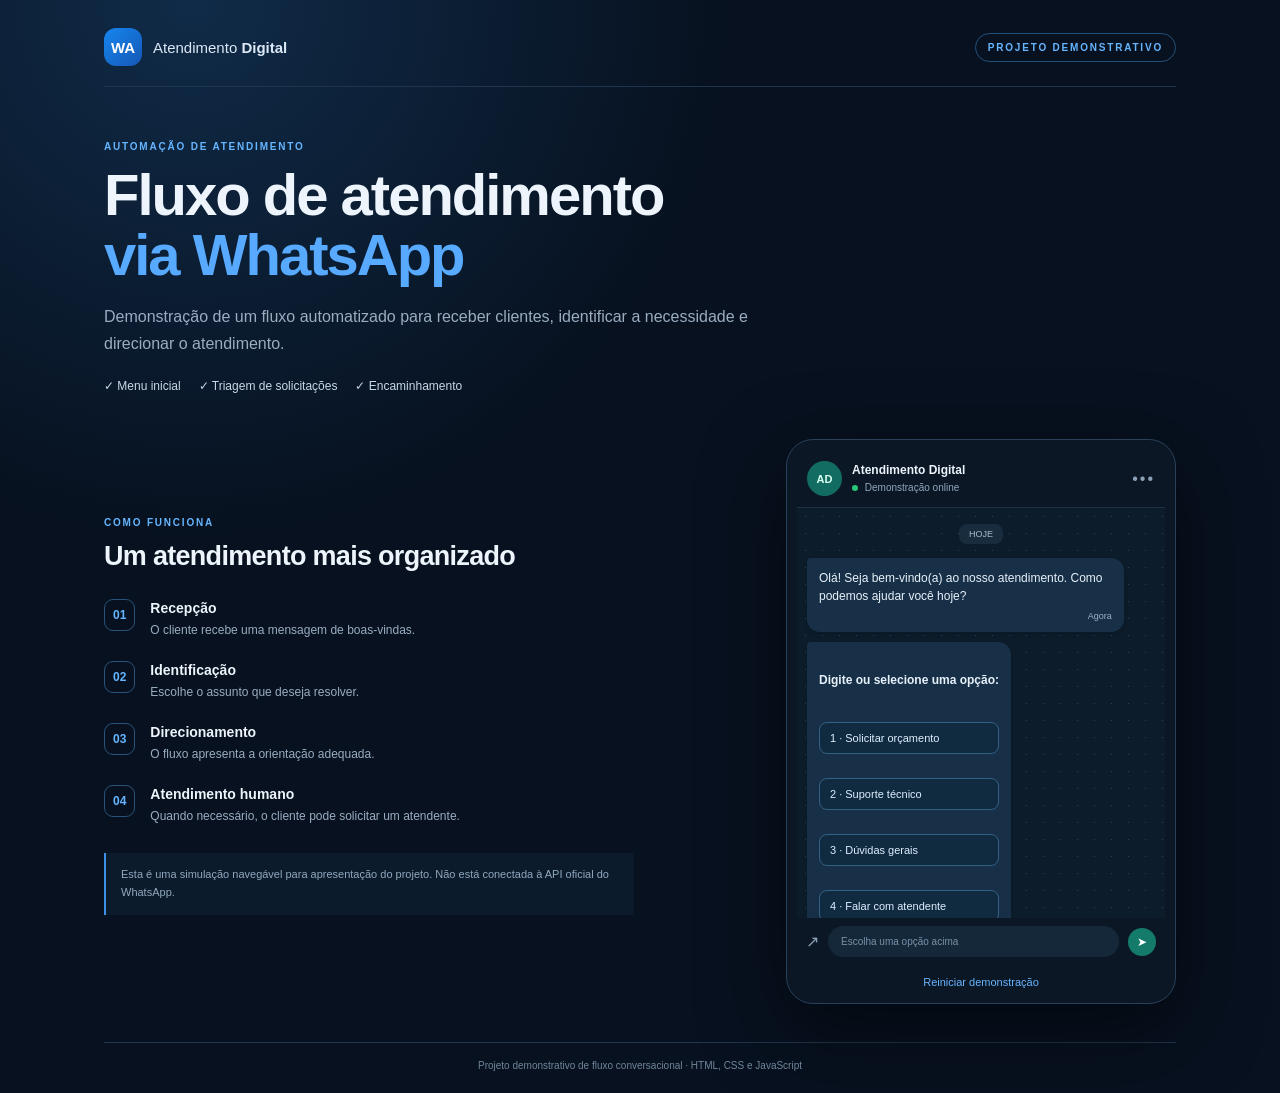
==== fluxo_whatsapp_assxtech/index.html @ 45908bd6 "Add files via upload" ====
<!DOCTYPE html>
<html lang="pt-BR">
<head>
  <meta charset="UTF-8">
  <meta name="viewport" content="width=device-width, initial-scale=1.0">
  <meta name="description" content="Demonstração de fluxo automatizado de atendimento via WhatsApp.">
  <title>Fluxo de Atendimento | Demonstração</title>
  <link rel="stylesheet" href="style.css">
</head>
<body>
  <main class="page">
    <header class="topbar">
      <div class="brand"><span class="brand-mark">WA</span><span>Atendimento <b>Digital</b></span></div>
      <span class="demo-tag">PROJETO DEMONSTRATIVO</span>
    </header>

    <section class="intro">
      <p class="eyebrow">AUTOMAÇÃO DE ATENDIMENTO</p>
      <h1>Fluxo de atendimento<br><span>via WhatsApp</span></h1>
      <p class="lead">Demonstração de um fluxo automatizado para receber clientes, identificar a necessidade e direcionar o atendimento.</p>
      <div class="features">
        <span>✓ Menu inicial</span><span>✓ Triagem de solicitações</span><span>✓ Encaminhamento</span>
      </div>
    </section>

    <section class="demo-layout" aria-label="Demonstração interativa">
      <div class="info-panel">
        <p class="eyebrow">COMO FUNCIONA</p>
        <h2>Um atendimento mais organizado</h2>
        <ol class="steps">
          <li><span>01</span><div><b>Recepção</b><small>O cliente recebe uma mensagem de boas-vindas.</small></div></li>
          <li><span>02</span><div><b>Identificação</b><small>Escolhe o assunto que deseja resolver.</small></div></li>
          <li><span>03</span><div><b>Direcionamento</b><small>O fluxo apresenta a orientação adequada.</small></div></li>
          <li><span>04</span><div><b>Atendimento humano</b><small>Quando necessário, o cliente pode solicitar um atendente.</small></div></li>
        </ol>
        <p class="note">Esta é uma simulação navegável para apresentação do projeto. Não está conectada à API oficial do WhatsApp.</p>
      </div>

      <div class="phone">
        <div class="phone-head">
          <div class="avatar">AD</div>
          <div class="contact"><b>Atendimento Digital</b><small><i></i> Demonstração online</small></div>
          <span class="dots">•••</span>
        </div>
        <div class="chat" id="chat" aria-live="polite">
          <div class="day-label">HOJE</div>
          <div class="bubble incoming">Olá! Seja bem-vindo(a) ao nosso atendimento. Como podemos ajudar você hoje?<time>Agora</time></div>
          <div class="bubble incoming menu">
            <b>Digite ou selecione uma opção:</b>
            <button class="choice" data-choice="orcamento">1 · Solicitar orçamento</button>
            <button class="choice" data-choice="suporte">2 · Suporte técnico</button>
            <button class="choice" data-choice="duvidas">3 · Dúvidas gerais</button>
            <button class="choice" data-choice="atendente">4 · Falar com atendente</button>
            <time>Agora</time>
          </div>
        </div>
        <div class="chat-footer">
          <span>↗</span><div class="fake-input">Escolha uma opção acima</div><span class="send">➤</span>
        </div>
        <button class="restart" id="restart">Reiniciar demonstração</button>
      </div>
    </section>

    <footer>Projeto demonstrativo de fluxo conversacional · HTML, CSS e JavaScript</footer>
  </main>
  <script src="script.js"></script>
</body>
</html>
---- fluxo_whatsapp_assxtech/style.css ----
*{box-sizing:border-box} 
:root{--bg:#07111f;--panel:#0d1b2c;--line:#20344b;--text:#edf4fb;--muted:#9aadc1;--blue:#2588ef;--green:#28c77a}
body{margin:0;background:radial-gradient(circle at 15% 0%,#102b48 0,transparent 35%),var(--bg);color:var(--text);font-family:Inter,Segoe UI,Arial,sans-serif;min-height:100vh}
.page{max-width:1120px;margin:auto;padding:28px 24px 22px}
.topbar{display:flex;align-items:center;justify-content:space-between;border-bottom:1px solid var(--line);padding-bottom:20px}
.brand{display:flex;align-items:center;gap:11px;font-size:15px;color:#dce8f5}.brand-mark{display:grid;place-items:center;width:38px;height:38px;border-radius:12px;background:linear-gradient(135deg,#1686ef,#1558b5);font-weight:800;color:white}
.demo-tag,.eyebrow{font-size:10px;letter-spacing:1.8px;font-weight:800;color:#66b5ff}.demo-tag{border:1px solid #24517b;border-radius:30px;padding:8px 12px}
.intro{padding:54px 0 34px;max-width:720px}.eyebrow{margin:0 0 13px}.intro h1{font-size:clamp(36px,6vw,58px);line-height:1.04;letter-spacing:-2px;margin:0 0 17px}.intro h1 span{color:#57aaff}.lead{max-width:650px;color:var(--muted);font-size:16px;line-height:1.7;margin:0}.features{display:flex;gap:18px;flex-wrap:wrap;margin-top:22px;color:#c7d8e9;font-size:12px}
.demo-layout{display:grid;grid-template-columns:1fr 390px;gap:50px;align-items:center;padding:12px 0 38px}.info-panel{max-width:530px}.info-panel h2{font-size:27px;letter-spacing:-.7px;margin:0 0 27px}.steps{list-style:none;padding:0;margin:0;display:grid;gap:22px}.steps li{display:flex;align-items:flex-start;gap:15px}.steps li>span{font-size:12px;color:#65b5ff;font-weight:800;border:1px solid #28547c;border-radius:9px;padding:8px}.steps b{display:block;font-size:14px;margin:1px 0 5px}.steps small{display:block;color:var(--muted);font-size:12px;line-height:1.5}.note{margin-top:28px;padding:13px 15px;border-left:2px solid #3b91e8;background:#0b1b2b;color:#91a8bf;font-size:11px;line-height:1.6}
.phone{background:#0b1725;border:1px solid #29415b;border-radius:27px;padding:10px;box-shadow:0 25px 80px #0008;max-width:390px;width:100%;margin:auto}.phone-head{height:58px;display:flex;align-items:center;gap:10px;padding:0 10px;border-bottom:1px solid #1d3044}.avatar{width:35px;height:35px;border-radius:50%;display:grid;place-items:center;background:#126c61;color:#d9fff2;font-size:11px;font-weight:800}.contact b{font-size:12px;display:block}.contact small{font-size:10px;color:#91a7bc}.contact i{display:inline-block;width:6px;height:6px;border-radius:50%;background:var(--green);margin-right:4px}.dots{margin-left:auto;color:#8ba1b7;letter-spacing:2px}
.chat{height:410px;overflow-y:auto;padding:16px 10px;background-color:#0c1c2a;background-image:radial-gradient(#294258 0.6px,transparent .6px);background-size:17px 17px;display:flex;flex-direction:column;gap:10px}.day-label{align-self:center;background:#182c3e;color:#a7b9ca;border-radius:8px;padding:5px 10px;font-size:9px;margin-bottom:4px}.bubble{max-width:91%;padding:11px 12px 8px;border-radius:4px 13px 13px 13px;font-size:12px;line-height:1.5;box-shadow:0 2px 4px #0002;white-space:pre-line}.incoming{background:#183047;color:#e7f1fa;align-self:flex-start}.outgoing{background:#075e50;color:#effff8;align-self:flex-end;border-radius:13px 4px 13px 13px}.bubble time{display:block;text-align:right;font-size:9px;color:#9bb0c3;margin-top:5px}.menu b{display:block;margin-bottom:9px}.choice{display:block;width:100%;margin:6px 0 0;padding:9px 10px;text-align:left;border:1px solid #326087;border-radius:8px;background:#102a40;color:#dff0ff;font-size:11px;cursor:pointer;transition:.2s}.choice:hover{background:#1b4c70;border-color:#58aaff}.chat-footer{height:47px;display:flex;align-items:center;gap:9px;padding:0 9px;color:#8ba2b8}.fake-input{flex:1;background:#14283a;border-radius:20px;padding:10px 13px;color:#7890a7;font-size:10px}.send{background:#147b6b;color:white;border-radius:50%;width:28px;height:28px;display:grid;place-items:center;font-size:12px}.restart{display:block;margin:10px auto 4px;background:transparent;border:0;color:#67b5ff;font-size:11px;cursor:pointer}.restart:hover{text-decoration:underline}
footer{border-top:1px solid var(--line);padding-top:17px;text-align:center;color:#71869b;font-size:10px}
@media(max-width:800px){.demo-layout{grid-template-columns:1fr;gap:30px}.info-panel{max-width:none}.intro{padding-top:40px}.phone{max-width:420px}.page{padding:20px 16px}.demo-tag{font-size:8px}.features{gap:10px}}
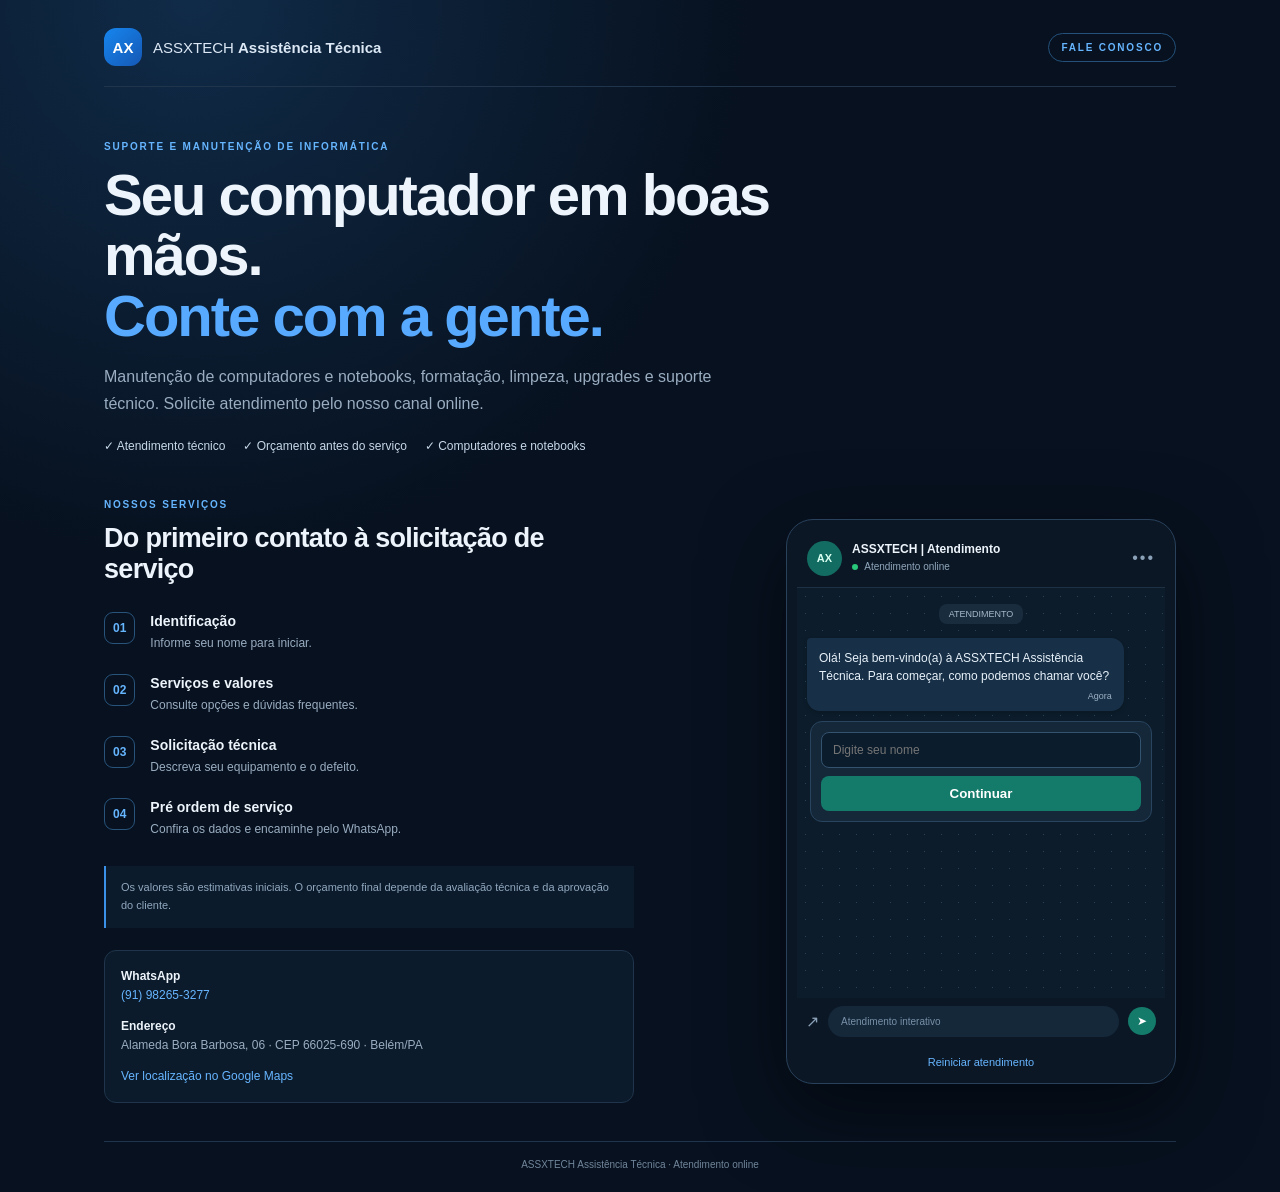
==== commit b52fb5fa: "Atualizar fluxo de atendimento WhatsApp" ====
--- a/fluxo_whatsapp_assxtech/index.html
+++ b/fluxo_whatsapp_assxtech/index.html
@@ -1,68 +1,20 @@
 <!DOCTYPE html>
 <html lang="pt-BR">
 <head>
-  <meta charset="UTF-8">
-  <meta name="viewport" content="width=device-width, initial-scale=1.0">
-  <meta name="description" content="Demonstração de fluxo automatizado de atendimento via WhatsApp.">
-  <title>Fluxo de Atendimento | Demonstração</title>
-  <link rel="stylesheet" href="style.css">
+<meta charset="UTF-8"><meta name="viewport" content="width=device-width, initial-scale=1.0">
+<meta name="description" content="Assistência técnica de computadores e notebooks.">
+<title>ASSXTECH | Assistência Técnica</title><link rel="stylesheet" href="style.css">
 </head>
-<body>
-  <main class="page">
-    <header class="topbar">
-      <div class="brand"><span class="brand-mark">WA</span><span>Atendimento <b>Digital</b></span></div>
-      <span class="demo-tag">PROJETO DEMONSTRATIVO</span>
-    </header>
-
-    <section class="intro">
-      <p class="eyebrow">AUTOMAÇÃO DE ATENDIMENTO</p>
-      <h1>Fluxo de atendimento<br><span>via WhatsApp</span></h1>
-      <p class="lead">Demonstração de um fluxo automatizado para receber clientes, identificar a necessidade e direcionar o atendimento.</p>
-      <div class="features">
-        <span>✓ Menu inicial</span><span>✓ Triagem de solicitações</span><span>✓ Encaminhamento</span>
-      </div>
-    </section>
-
-    <section class="demo-layout" aria-label="Demonstração interativa">
-      <div class="info-panel">
-        <p class="eyebrow">COMO FUNCIONA</p>
-        <h2>Um atendimento mais organizado</h2>
-        <ol class="steps">
-          <li><span>01</span><div><b>Recepção</b><small>O cliente recebe uma mensagem de boas-vindas.</small></div></li>
-          <li><span>02</span><div><b>Identificação</b><small>Escolhe o assunto que deseja resolver.</small></div></li>
-          <li><span>03</span><div><b>Direcionamento</b><small>O fluxo apresenta a orientação adequada.</small></div></li>
-          <li><span>04</span><div><b>Atendimento humano</b><small>Quando necessário, o cliente pode solicitar um atendente.</small></div></li>
-        </ol>
-        <p class="note">Esta é uma simulação navegável para apresentação do projeto. Não está conectada à API oficial do WhatsApp.</p>
-      </div>
-
-      <div class="phone">
-        <div class="phone-head">
-          <div class="avatar">AD</div>
-          <div class="contact"><b>Atendimento Digital</b><small><i></i> Demonstração online</small></div>
-          <span class="dots">•••</span>
-        </div>
-        <div class="chat" id="chat" aria-live="polite">
-          <div class="day-label">HOJE</div>
-          <div class="bubble incoming">Olá! Seja bem-vindo(a) ao nosso atendimento. Como podemos ajudar você hoje?<time>Agora</time></div>
-          <div class="bubble incoming menu">
-            <b>Digite ou selecione uma opção:</b>
-            <button class="choice" data-choice="orcamento">1 · Solicitar orçamento</button>
-            <button class="choice" data-choice="suporte">2 · Suporte técnico</button>
-            <button class="choice" data-choice="duvidas">3 · Dúvidas gerais</button>
-            <button class="choice" data-choice="atendente">4 · Falar com atendente</button>
-            <time>Agora</time>
-          </div>
-        </div>
-        <div class="chat-footer">
-          <span>↗</span><div class="fake-input">Escolha uma opção acima</div><span class="send">➤</span>
-        </div>
-        <button class="restart" id="restart">Reiniciar demonstração</button>
-      </div>
-    </section>
-
-    <footer>Projeto demonstrativo de fluxo conversacional · HTML, CSS e JavaScript</footer>
-  </main>
-  <script src="script.js"></script>
-</body>
-</html>
+<body><main class="page">
+<header class="topbar"><a class="brand" href="#inicio"><span class="brand-mark">AX</span><span>ASSXTECH <b>Assistência Técnica</b></span></a><a class="demo-tag" href="https://wa.me/5591982653277" target="_blank" rel="noopener">FALE CONOSCO</a></header>
+<section class="intro" id="inicio"><p class="eyebrow">SUPORTE E MANUTENÇÃO DE INFORMÁTICA</p><h1>Seu computador em boas mãos.<br><span>Conte com a gente.</span></h1><p class="lead">Manutenção de computadores e notebooks, formatação, limpeza, upgrades e suporte técnico. Solicite atendimento pelo nosso canal online.</p><div class="features"><span>✓ Atendimento técnico</span><span>✓ Orçamento antes do serviço</span><span>✓ Computadores e notebooks</span></div></section>
+<section class="demo-layout"><div class="info-panel"><p class="eyebrow">NOSSOS SERVIÇOS</p><h2>Do primeiro contato à solicitação de serviço</h2><ol class="steps">
+<li><span>01</span><div><b>Identificação</b><small>Informe seu nome para iniciar.</small></div></li>
+<li><span>02</span><div><b>Serviços e valores</b><small>Consulte opções e dúvidas frequentes.</small></div></li>
+<li><span>03</span><div><b>Solicitação técnica</b><small>Descreva seu equipamento e o defeito.</small></div></li>
+<li><span>04</span><div><b>Pré ordem de serviço</b><small>Confira os dados e encaminhe pelo WhatsApp.</small></div></li></ol>
+<div class="note">Os valores são estimativas iniciais. O orçamento final depende da avaliação técnica e da aprovação do cliente.</div>
+<div class="contact-details"><p><b>WhatsApp</b><br><a href="https://wa.me/5591982653277" target="_blank" rel="noopener">(91) 98265-3277</a></p><p><b>Endereço</b><br>Alameda Bora Barbosa, 06 · CEP 66025-690 · Belém/PA</p><a href="https://www.google.com/maps/search/?api=1&query=Alameda%20Bora%20Barbosa%2C%2006%2C%20Bel%C3%A9m%2C%20PA%2C%2066025-690" target="_blank" rel="noopener">Ver localização no Google Maps</a></div>
+</div><div class="phone"><div class="phone-head"><div class="avatar">AX</div><div class="contact"><b>ASSXTECH | Atendimento</b><small><i></i> Atendimento online</small></div><span class="dots">•••</span></div>
+<div class="chat" id="chat" aria-live="polite"></div><div class="chat-footer"><span>↗</span><div class="fake-input">Atendimento interativo</div><span class="send">➤</span></div><button class="restart" id="restart">Reiniciar atendimento</button></div></section>
+<footer>ASSXTECH Assistência Técnica · Atendimento online</footer></main><script src="script.js"></script></body></html>
--- a/fluxo_whatsapp_assxtech/style.css
+++ b/fluxo_whatsapp_assxtech/style.css
@@ -1,13 +1,21 @@
-*{box-sizing:border-box} 
+*{box-sizing:border-box}
 :root{--bg:#07111f;--panel:#0d1b2c;--line:#20344b;--text:#edf4fb;--muted:#9aadc1;--blue:#2588ef;--green:#28c77a}
 body{margin:0;background:radial-gradient(circle at 15% 0%,#102b48 0,transparent 35%),var(--bg);color:var(--text);font-family:Inter,Segoe UI,Arial,sans-serif;min-height:100vh}
-.page{max-width:1120px;margin:auto;padding:28px 24px 22px}
-.topbar{display:flex;align-items:center;justify-content:space-between;border-bottom:1px solid var(--line);padding-bottom:20px}
+.page{max-width:1120px;margin:auto;padding:28px 24px 22px}.topbar{display:flex;align-items:center;justify-content:space-between;border-bottom:1px solid var(--line);padding-bottom:20px}
 .brand{display:flex;align-items:center;gap:11px;font-size:15px;color:#dce8f5}.brand-mark{display:grid;place-items:center;width:38px;height:38px;border-radius:12px;background:linear-gradient(135deg,#1686ef,#1558b5);font-weight:800;color:white}
-.demo-tag,.eyebrow{font-size:10px;letter-spacing:1.8px;font-weight:800;color:#66b5ff}.demo-tag{border:1px solid #24517b;border-radius:30px;padding:8px 12px}
+.demo-tag,.eyebrow{font-size:10px;letter-spacing:1.8px;font-weight:800;color:#66b5ff}.demo-tag{border:1px solid #24517b;border-radius:30px;padding:8px 12px;text-decoration:none}
 .intro{padding:54px 0 34px;max-width:720px}.eyebrow{margin:0 0 13px}.intro h1{font-size:clamp(36px,6vw,58px);line-height:1.04;letter-spacing:-2px;margin:0 0 17px}.intro h1 span{color:#57aaff}.lead{max-width:650px;color:var(--muted);font-size:16px;line-height:1.7;margin:0}.features{display:flex;gap:18px;flex-wrap:wrap;margin-top:22px;color:#c7d8e9;font-size:12px}
 .demo-layout{display:grid;grid-template-columns:1fr 390px;gap:50px;align-items:center;padding:12px 0 38px}.info-panel{max-width:530px}.info-panel h2{font-size:27px;letter-spacing:-.7px;margin:0 0 27px}.steps{list-style:none;padding:0;margin:0;display:grid;gap:22px}.steps li{display:flex;align-items:flex-start;gap:15px}.steps li>span{font-size:12px;color:#65b5ff;font-weight:800;border:1px solid #28547c;border-radius:9px;padding:8px}.steps b{display:block;font-size:14px;margin:1px 0 5px}.steps small{display:block;color:var(--muted);font-size:12px;line-height:1.5}.note{margin-top:28px;padding:13px 15px;border-left:2px solid #3b91e8;background:#0b1b2b;color:#91a8bf;font-size:11px;line-height:1.6}
 .phone{background:#0b1725;border:1px solid #29415b;border-radius:27px;padding:10px;box-shadow:0 25px 80px #0008;max-width:390px;width:100%;margin:auto}.phone-head{height:58px;display:flex;align-items:center;gap:10px;padding:0 10px;border-bottom:1px solid #1d3044}.avatar{width:35px;height:35px;border-radius:50%;display:grid;place-items:center;background:#126c61;color:#d9fff2;font-size:11px;font-weight:800}.contact b{font-size:12px;display:block}.contact small{font-size:10px;color:#91a7bc}.contact i{display:inline-block;width:6px;height:6px;border-radius:50%;background:var(--green);margin-right:4px}.dots{margin-left:auto;color:#8ba1b7;letter-spacing:2px}
-.chat{height:410px;overflow-y:auto;padding:16px 10px;background-color:#0c1c2a;background-image:radial-gradient(#294258 0.6px,transparent .6px);background-size:17px 17px;display:flex;flex-direction:column;gap:10px}.day-label{align-self:center;background:#182c3e;color:#a7b9ca;border-radius:8px;padding:5px 10px;font-size:9px;margin-bottom:4px}.bubble{max-width:91%;padding:11px 12px 8px;border-radius:4px 13px 13px 13px;font-size:12px;line-height:1.5;box-shadow:0 2px 4px #0002;white-space:pre-line}.incoming{background:#183047;color:#e7f1fa;align-self:flex-start}.outgoing{background:#075e50;color:#effff8;align-self:flex-end;border-radius:13px 4px 13px 13px}.bubble time{display:block;text-align:right;font-size:9px;color:#9bb0c3;margin-top:5px}.menu b{display:block;margin-bottom:9px}.choice{display:block;width:100%;margin:6px 0 0;padding:9px 10px;text-align:left;border:1px solid #326087;border-radius:8px;background:#102a40;color:#dff0ff;font-size:11px;cursor:pointer;transition:.2s}.choice:hover{background:#1b4c70;border-color:#58aaff}.chat-footer{height:47px;display:flex;align-items:center;gap:9px;padding:0 9px;color:#8ba2b8}.fake-input{flex:1;background:#14283a;border-radius:20px;padding:10px 13px;color:#7890a7;font-size:10px}.send{background:#147b6b;color:white;border-radius:50%;width:28px;height:28px;display:grid;place-items:center;font-size:12px}.restart{display:block;margin:10px auto 4px;background:transparent;border:0;color:#67b5ff;font-size:11px;cursor:pointer}.restart:hover{text-decoration:underline}
+.chat{height:410px;overflow-y:auto;padding:16px 10px;background-color:#0c1c2a;background-image:radial-gradient(#294258 0.6px,transparent .6px);background-size:17px 17px;display:flex;flex-direction:column;gap:10px}.day-label{align-self:center;background:#182c3e;color:#a7b9ca;border-radius:8px;padding:5px 10px;font-size:9px;margin-bottom:4px}.bubble{max-width:91%;padding:11px 12px 8px;border-radius:4px 13px 13px 13px;font-size:12px;line-height:1.5;box-shadow:0 2px 4px #0002;white-space:pre-line}.incoming{background:#183047;color:#e7f1fa;align-self:flex-start}.outgoing{background:#075e50;color:#effff8;align-self:flex-end;border-radius:13px 4px 13px 13px}.bubble time{display:block;text-align:right;font-size:9px;color:#9bb0c3;margin-top:5px}.menu b{display:block;margin-bottom:9px}.choice{display:block;width:100%;margin:6px 0 0;padding:9px 10px;text-align:left;border:1px solid #326087;border-radius:8px;background:#102a40;color:#dff0ff;font-size:11px;cursor:pointer;transition:.2s}.choice:hover{background:#1b4c70;border-color:#58aaff}
+.chat-footer{height:47px;display:flex;align-items:center;gap:9px;padding:0 9px;color:#8ba2b8}.fake-input{flex:1;background:#14283a;border-radius:20px;padding:10px 13px;color:#7890a7;font-size:10px}.send{background:#147b6b;color:white;border-radius:50%;width:28px;height:28px;display:grid;place-items:center;font-size:12px}.restart{display:block;margin:10px auto 4px;background:transparent;border:0;color:#67b5ff;font-size:11px;cursor:pointer}.restart:hover{text-decoration:underline}
 footer{border-top:1px solid var(--line);padding-top:17px;text-align:center;color:#71869b;font-size:10px}
 @media(max-width:800px){.demo-layout{grid-template-columns:1fr;gap:30px}.info-panel{max-width:none}.intro{padding-top:40px}.phone{max-width:420px}.page{padding:20px 16px}.demo-tag{font-size:8px}.features{gap:10px}}
+
+.chat-form{display:flex;flex-direction:column;gap:8px;margin:0 3px 4px;padding:10px;background:#14283a;border:1px solid #29445e;border-radius:12px}
+.chat-form input,.chat-form textarea{width:100%;border:1px solid #34536f;border-radius:8px;background:#0b1c2c;color:#edf4fb;padding:10px 11px;font:inherit;font-size:12px;outline:none}
+.chat-form textarea{min-height:76px;resize:vertical}.chat-form input:focus,.chat-form textarea:focus{border-color:#58aaff}
+.chat-form button{border:0;border-radius:8px;background:#147b6b;color:white;padding:10px;font-weight:700;cursor:pointer}
+.contact-details{margin-top:22px;padding:16px;border:1px solid var(--line);border-radius:12px;background:#0b1b2b;color:var(--muted);font-size:12px;line-height:1.6}
+.contact-details p{margin:0 0 12px}.contact-details b{color:var(--text)}.contact-details a{color:#67b5ff;text-decoration:none}.contact-details a:hover{text-decoration:underline}
+.brand{text-decoration:none}
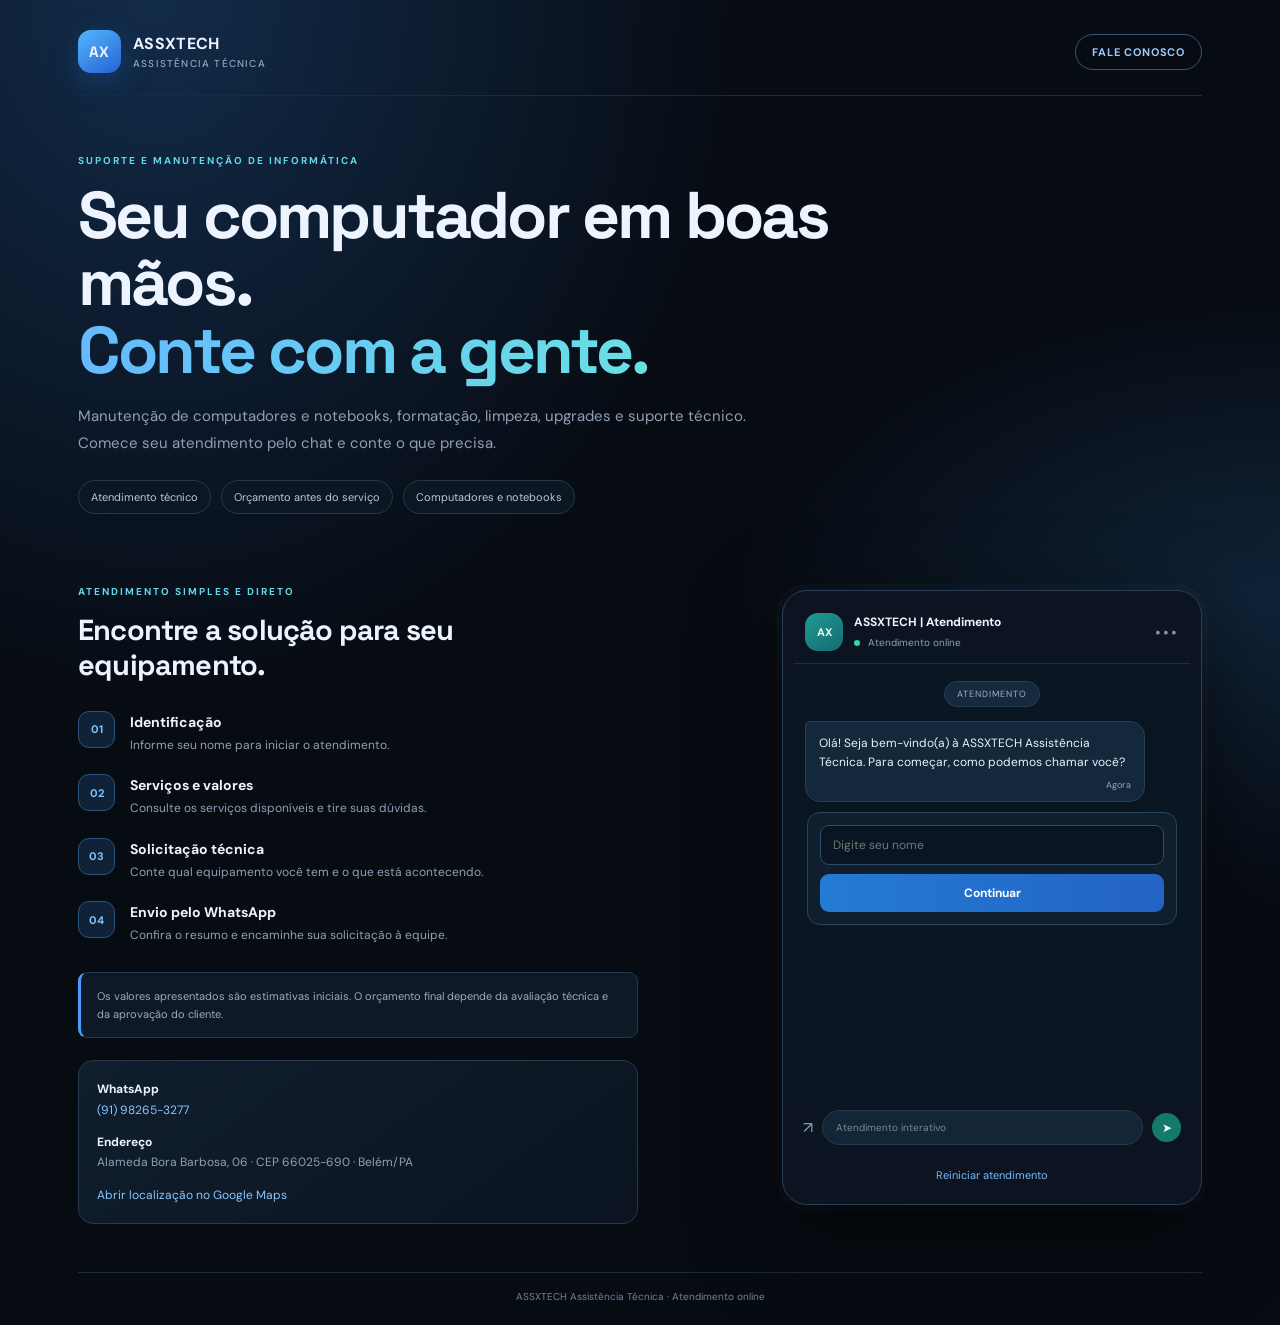
==== commit 4e0c5f5b: "Atualizar fluxo WhatsApp e novo visual dark" ====
--- a/fluxo_whatsapp_assxtech/index.html
+++ b/fluxo_whatsapp_assxtech/index.html
@@ -1,20 +1,14 @@
 <!DOCTYPE html>
 <html lang="pt-BR">
 <head>
-<meta charset="UTF-8"><meta name="viewport" content="width=device-width, initial-scale=1.0">
-<meta name="description" content="Assistência técnica de computadores e notebooks.">
-<title>ASSXTECH | Assistência Técnica</title><link rel="stylesheet" href="style.css">
+<meta charset="UTF-8"><meta name="viewport" content="width=device-width, initial-scale=1.0"><meta name="theme-color" content="#070b12">
+<meta name="description" content="Assistência técnica de computadores e notebooks."><title>ASSXTECH | Assistência Técnica</title>
+<link rel="stylesheet" href="style.css?v=3">
 </head>
 <body><main class="page">
-<header class="topbar"><a class="brand" href="#inicio"><span class="brand-mark">AX</span><span>ASSXTECH <b>Assistência Técnica</b></span></a><a class="demo-tag" href="https://wa.me/5591982653277" target="_blank" rel="noopener">FALE CONOSCO</a></header>
-<section class="intro" id="inicio"><p class="eyebrow">SUPORTE E MANUTENÇÃO DE INFORMÁTICA</p><h1>Seu computador em boas mãos.<br><span>Conte com a gente.</span></h1><p class="lead">Manutenção de computadores e notebooks, formatação, limpeza, upgrades e suporte técnico. Solicite atendimento pelo nosso canal online.</p><div class="features"><span>✓ Atendimento técnico</span><span>✓ Orçamento antes do serviço</span><span>✓ Computadores e notebooks</span></div></section>
-<section class="demo-layout"><div class="info-panel"><p class="eyebrow">NOSSOS SERVIÇOS</p><h2>Do primeiro contato à solicitação de serviço</h2><ol class="steps">
-<li><span>01</span><div><b>Identificação</b><small>Informe seu nome para iniciar.</small></div></li>
-<li><span>02</span><div><b>Serviços e valores</b><small>Consulte opções e dúvidas frequentes.</small></div></li>
-<li><span>03</span><div><b>Solicitação técnica</b><small>Descreva seu equipamento e o defeito.</small></div></li>
-<li><span>04</span><div><b>Pré ordem de serviço</b><small>Confira os dados e encaminhe pelo WhatsApp.</small></div></li></ol>
-<div class="note">Os valores são estimativas iniciais. O orçamento final depende da avaliação técnica e da aprovação do cliente.</div>
-<div class="contact-details"><p><b>WhatsApp</b><br><a href="https://wa.me/5591982653277" target="_blank" rel="noopener">(91) 98265-3277</a></p><p><b>Endereço</b><br>Alameda Bora Barbosa, 06 · CEP 66025-690 · Belém/PA</p><a href="https://www.google.com/maps/search/?api=1&query=Alameda%20Bora%20Barbosa%2C%2006%2C%20Bel%C3%A9m%2C%20PA%2C%2066025-690" target="_blank" rel="noopener">Ver localização no Google Maps</a></div>
-</div><div class="phone"><div class="phone-head"><div class="avatar">AX</div><div class="contact"><b>ASSXTECH | Atendimento</b><small><i></i> Atendimento online</small></div><span class="dots">•••</span></div>
-<div class="chat" id="chat" aria-live="polite"></div><div class="chat-footer"><span>↗</span><div class="fake-input">Atendimento interativo</div><span class="send">➤</span></div><button class="restart" id="restart">Reiniciar atendimento</button></div></section>
-<footer>ASSXTECH Assistência Técnica · Atendimento online</footer></main><script src="script.js"></script></body></html>+<header class="topbar"><a class="brand" href="#inicio"><span class="brand-mark">AX</span><span>ASSXTECH <b>ASSISTÊNCIA TÉCNICA</b></span></a><a class="demo-tag" href="https://wa.me/5591982653277" target="_blank" rel="noopener">FALE CONOSCO</a></header>
+<section class="intro" id="inicio"><p class="eyebrow">SUPORTE E MANUTENÇÃO DE INFORMÁTICA</p><h1>Seu computador em boas mãos.<br><span>Conte com a gente.</span></h1><p class="lead">Manutenção de computadores e notebooks, formatação, limpeza, upgrades e suporte técnico. Comece seu atendimento pelo chat e conte o que precisa.</p><div class="features"><span>Atendimento técnico</span><span>Orçamento antes do serviço</span><span>Computadores e notebooks</span></div></section>
+<section class="demo-layout"><div class="info-panel"><p class="eyebrow">ATENDIMENTO SIMPLES E DIRETO</p><h2>Encontre a solução para seu equipamento.</h2><ol class="steps"><li><span>01</span><div><b>Identificação</b><small>Informe seu nome para iniciar o atendimento.</small></div></li><li><span>02</span><div><b>Serviços e valores</b><small>Consulte os serviços disponíveis e tire suas dúvidas.</small></div></li><li><span>03</span><div><b>Solicitação técnica</b><small>Conte qual equipamento você tem e o que está acontecendo.</small></div></li><li><span>04</span><div><b>Envio pelo WhatsApp</b><small>Confira o resumo e encaminhe sua solicitação à equipe.</small></div></li></ol>
+<div class="note">Os valores apresentados são estimativas iniciais. O orçamento final depende da avaliação técnica e da aprovação do cliente.</div><div class="contact-details"><p><b>WhatsApp</b><br><a href="https://wa.me/5591982653277" target="_blank" rel="noopener">(91) 98265-3277</a></p><p><b>Endereço</b><br>Alameda Bora Barbosa, 06 · CEP 66025-690 · Belém/PA</p><a href="https://www.google.com/maps/search/?api=1&query=Alameda%20Bora%20Barbosa%2C%2006%2C%20Bel%C3%A9m%2C%20PA%2C%2066025-690" target="_blank" rel="noopener">Abrir localização no Google Maps</a></div></div>
+<div class="phone"><div class="phone-head"><div class="avatar">AX</div><div class="contact"><b>ASSXTECH | Atendimento</b><small><i></i> Atendimento online</small></div><span class="dots">•••</span></div><div class="chat" id="chat" aria-live="polite"><div class="day-label">ATENDIMENTO</div><div class="bubble incoming">Carregando atendimento...</div></div><div class="chat-footer"><span>↗</span><div class="fake-input">Atendimento interativo</div><span class="send">➤</span></div><button class="restart" id="restart" type="button">Reiniciar atendimento</button></div></section>
+<footer>ASSXTECH Assistência Técnica · Atendimento online</footer></main><script src="script.js?v=3"></script></body></html>
--- a/fluxo_whatsapp_assxtech/style.css
+++ b/fluxo_whatsapp_assxtech/style.css
@@ -1,21 +1,2 @@
-*{box-sizing:border-box}
-:root{--bg:#07111f;--panel:#0d1b2c;--line:#20344b;--text:#edf4fb;--muted:#9aadc1;--blue:#2588ef;--green:#28c77a}
-body{margin:0;background:radial-gradient(circle at 15% 0%,#102b48 0,transparent 35%),var(--bg);color:var(--text);font-family:Inter,Segoe UI,Arial,sans-serif;min-height:100vh}
-.page{max-width:1120px;margin:auto;padding:28px 24px 22px}.topbar{display:flex;align-items:center;justify-content:space-between;border-bottom:1px solid var(--line);padding-bottom:20px}
-.brand{display:flex;align-items:center;gap:11px;font-size:15px;color:#dce8f5}.brand-mark{display:grid;place-items:center;width:38px;height:38px;border-radius:12px;background:linear-gradient(135deg,#1686ef,#1558b5);font-weight:800;color:white}
-.demo-tag,.eyebrow{font-size:10px;letter-spacing:1.8px;font-weight:800;color:#66b5ff}.demo-tag{border:1px solid #24517b;border-radius:30px;padding:8px 12px;text-decoration:none}
-.intro{padding:54px 0 34px;max-width:720px}.eyebrow{margin:0 0 13px}.intro h1{font-size:clamp(36px,6vw,58px);line-height:1.04;letter-spacing:-2px;margin:0 0 17px}.intro h1 span{color:#57aaff}.lead{max-width:650px;color:var(--muted);font-size:16px;line-height:1.7;margin:0}.features{display:flex;gap:18px;flex-wrap:wrap;margin-top:22px;color:#c7d8e9;font-size:12px}
-.demo-layout{display:grid;grid-template-columns:1fr 390px;gap:50px;align-items:center;padding:12px 0 38px}.info-panel{max-width:530px}.info-panel h2{font-size:27px;letter-spacing:-.7px;margin:0 0 27px}.steps{list-style:none;padding:0;margin:0;display:grid;gap:22px}.steps li{display:flex;align-items:flex-start;gap:15px}.steps li>span{font-size:12px;color:#65b5ff;font-weight:800;border:1px solid #28547c;border-radius:9px;padding:8px}.steps b{display:block;font-size:14px;margin:1px 0 5px}.steps small{display:block;color:var(--muted);font-size:12px;line-height:1.5}.note{margin-top:28px;padding:13px 15px;border-left:2px solid #3b91e8;background:#0b1b2b;color:#91a8bf;font-size:11px;line-height:1.6}
-.phone{background:#0b1725;border:1px solid #29415b;border-radius:27px;padding:10px;box-shadow:0 25px 80px #0008;max-width:390px;width:100%;margin:auto}.phone-head{height:58px;display:flex;align-items:center;gap:10px;padding:0 10px;border-bottom:1px solid #1d3044}.avatar{width:35px;height:35px;border-radius:50%;display:grid;place-items:center;background:#126c61;color:#d9fff2;font-size:11px;font-weight:800}.contact b{font-size:12px;display:block}.contact small{font-size:10px;color:#91a7bc}.contact i{display:inline-block;width:6px;height:6px;border-radius:50%;background:var(--green);margin-right:4px}.dots{margin-left:auto;color:#8ba1b7;letter-spacing:2px}
-.chat{height:410px;overflow-y:auto;padding:16px 10px;background-color:#0c1c2a;background-image:radial-gradient(#294258 0.6px,transparent .6px);background-size:17px 17px;display:flex;flex-direction:column;gap:10px}.day-label{align-self:center;background:#182c3e;color:#a7b9ca;border-radius:8px;padding:5px 10px;font-size:9px;margin-bottom:4px}.bubble{max-width:91%;padding:11px 12px 8px;border-radius:4px 13px 13px 13px;font-size:12px;line-height:1.5;box-shadow:0 2px 4px #0002;white-space:pre-line}.incoming{background:#183047;color:#e7f1fa;align-self:flex-start}.outgoing{background:#075e50;color:#effff8;align-self:flex-end;border-radius:13px 4px 13px 13px}.bubble time{display:block;text-align:right;font-size:9px;color:#9bb0c3;margin-top:5px}.menu b{display:block;margin-bottom:9px}.choice{display:block;width:100%;margin:6px 0 0;padding:9px 10px;text-align:left;border:1px solid #326087;border-radius:8px;background:#102a40;color:#dff0ff;font-size:11px;cursor:pointer;transition:.2s}.choice:hover{background:#1b4c70;border-color:#58aaff}
-.chat-footer{height:47px;display:flex;align-items:center;gap:9px;padding:0 9px;color:#8ba2b8}.fake-input{flex:1;background:#14283a;border-radius:20px;padding:10px 13px;color:#7890a7;font-size:10px}.send{background:#147b6b;color:white;border-radius:50%;width:28px;height:28px;display:grid;place-items:center;font-size:12px}.restart{display:block;margin:10px auto 4px;background:transparent;border:0;color:#67b5ff;font-size:11px;cursor:pointer}.restart:hover{text-decoration:underline}
-footer{border-top:1px solid var(--line);padding-top:17px;text-align:center;color:#71869b;font-size:10px}
-@media(max-width:800px){.demo-layout{grid-template-columns:1fr;gap:30px}.info-panel{max-width:none}.intro{padding-top:40px}.phone{max-width:420px}.page{padding:20px 16px}.demo-tag{font-size:8px}.features{gap:10px}}
-
-.chat-form{display:flex;flex-direction:column;gap:8px;margin:0 3px 4px;padding:10px;background:#14283a;border:1px solid #29445e;border-radius:12px}
-.chat-form input,.chat-form textarea{width:100%;border:1px solid #34536f;border-radius:8px;background:#0b1c2c;color:#edf4fb;padding:10px 11px;font:inherit;font-size:12px;outline:none}
-.chat-form textarea{min-height:76px;resize:vertical}.chat-form input:focus,.chat-form textarea:focus{border-color:#58aaff}
-.chat-form button{border:0;border-radius:8px;background:#147b6b;color:white;padding:10px;font-weight:700;cursor:pointer}
-.contact-details{margin-top:22px;padding:16px;border:1px solid var(--line);border-radius:12px;background:#0b1b2b;color:var(--muted);font-size:12px;line-height:1.6}
-.contact-details p{margin:0 0 12px}.contact-details b{color:var(--text)}.contact-details a{color:#67b5ff;text-decoration:none}.contact-details a:hover{text-decoration:underline}
-.brand{text-decoration:none}
+@import url('https://fonts.googleapis.com/css2?family=DM+Sans:wght@400;500;600;700&family=Space+Grotesk:wght@500;600;700&display=swap');
+:root{--bg:#070b12;--line:#243348;--text:#edf4ff;--muted:#91a0b5;--blue:#4b9cff;--cyan:#62d8ed;--green:#38d6a2}*{box-sizing:border-box}html{scroll-behavior:smooth}body{margin:0;background:radial-gradient(ellipse at 12% 0%,#122b49 0,transparent 38%),radial-gradient(ellipse at 100% 45%,#102338 0,transparent 30%),var(--bg);color:var(--text);font-family:'DM Sans',Arial,sans-serif;min-height:100vh}.page{max-width:1180px;margin:auto;padding:26px 28px 22px}.topbar{display:flex;align-items:center;justify-content:space-between;padding:4px 0 22px;border-bottom:1px solid #1d2a3c}.brand{display:flex;align-items:center;gap:12px;color:var(--text);text-decoration:none;font-weight:700;letter-spacing:.3px}.brand-mark{width:43px;height:43px;display:grid;place-items:center;border-radius:13px;background:linear-gradient(145deg,#55b7ff,#2362d3);font-family:'Space Grotesk';font-size:15px;box-shadow:0 8px 28px #2778dd45}.brand b{display:block;color:#91a8c1;font-size:10px;font-weight:500;letter-spacing:1.2px;margin-top:3px}.demo-tag{border:1px solid #31577e;border-radius:30px;padding:10px 16px;color:#9bcaff;text-decoration:none;font-size:11px;font-weight:700;letter-spacing:.8px}.demo-tag:hover{background:#122a43}.intro{padding:58px 0 42px;max-width:790px}.eyebrow{font-size:10px;letter-spacing:2px;font-weight:700;color:var(--cyan);margin:0 0 15px}.intro h1{font-family:'Space Grotesk',sans-serif;font-size:clamp(39px,6vw,66px);line-height:1.02;letter-spacing:-2.8px;margin:0 0 19px}.intro h1 span{background:linear-gradient(90deg,#65baff,#69e0e3);background-clip:text;color:transparent}.lead{max-width:670px;color:var(--muted);font-size:15px;line-height:1.8;margin:0}.features{display:flex;flex-wrap:wrap;gap:10px;margin-top:23px}.features span{padding:9px 12px;border:1px solid #24384d;border-radius:30px;background:#0c1724;color:#b7c9dc;font-size:11px}.demo-layout{display:grid;grid-template-columns:minmax(0,1fr) 420px;gap:58px;align-items:start;padding:14px 0 48px}.info-panel{max-width:560px;padding-top:15px}.info-panel h2{font-family:'Space Grotesk';font-size:29px;line-height:1.2;letter-spacing:-.8px;margin:0 0 28px}.steps{list-style:none;padding:0;margin:0;display:grid;gap:20px}.steps li{display:flex;align-items:flex-start;gap:15px}.steps li>span{flex:none;width:37px;height:37px;display:grid;place-items:center;border:1px solid #2b547a;border-radius:11px;color:#7fc5ff;font-size:11px;font-weight:700;background:#102238}.steps b{display:block;font-size:14px;margin:2px 0 5px}.steps small{display:block;color:var(--muted);font-size:12px;line-height:1.55}.note{margin-top:27px;padding:14px 16px;border:1px solid #24384d;border-left:3px solid var(--blue);border-radius:9px;background:#0d1927;color:#9aacc0;font-size:11px;line-height:1.65}.contact-details{margin-top:22px;padding:18px;border:1px solid #263a50;border-radius:15px;background:linear-gradient(145deg,#101e2d,#0b1420);color:var(--muted);font-size:12px;line-height:1.7}.contact-details p{margin:0 0 12px}.contact-details b{color:var(--text)}.contact-details a{color:#8bc6ff;text-decoration:none}.contact-details a:hover{text-decoration:underline}.phone{width:100%;max-width:420px;margin:auto;padding:11px;border:1px solid #2b4058;border-radius:25px;background:#0b1420;box-shadow:0 30px 90px #0009,0 0 0 6px #ffffff05}.phone-head{height:62px;display:flex;align-items:center;gap:11px;padding:0 11px;border-bottom:1px solid #1d2d40}.avatar{width:38px;height:38px;display:grid;place-items:center;border-radius:13px;background:linear-gradient(145deg,#1f9a91,#146c70);font-size:11px;font-weight:700;color:#eafffc}.contact b{display:block;font-size:12px}.contact small{font-size:10px;color:#8da4ba}.contact i{display:inline-block;width:6px;height:6px;border-radius:50%;background:var(--green);margin-right:5px}.dots{margin-left:auto;color:#8295aa;letter-spacing:2px}.chat{height:440px;overflow-y:auto;padding:17px 11px;background-color:#0a1723;background-image:radial-gradient(#294258 .65px,transparent .65px);background-size:18px 18px;display:flex;flex-direction:column;gap:10px;scroll-behavior:smooth}.day-label{align-self:center;background:#172a3d;color:#9eb2c7;border:1px solid #263c52;border-radius:30px;padding:6px 12px;font-size:9px;letter-spacing:1px;margin-bottom:4px}.bubble{max-width:91%;padding:12px 13px 9px;border:1px solid #263e55;border-radius:5px 15px 15px 15px;background:#14283b;color:#e8f2fc;font-size:12px;line-height:1.6;box-shadow:0 4px 12px #0002;white-space:pre-line}.incoming{align-self:flex-start}.outgoing{align-self:flex-end;border-color:#176e66;border-radius:15px 5px 15px 15px;background:#10574f;color:#effff9}.bubble time{display:block;text-align:right;font-size:9px;color:#8da5ba;margin-top:6px}.menu b{display:block;margin-bottom:10px}.choice{display:block;width:100%;margin:7px 0 0;padding:10px 11px;text-align:left;border:1px solid #355673;border-radius:9px;background:#102338;color:#dceeff;font-family:inherit;font-size:11px;cursor:pointer;transition:.18s}.choice:hover{border-color:#65baff;background:#173753;transform:translateY(-1px)}.chat-form{display:flex;flex-direction:column;gap:9px;margin:0 2px 5px;padding:12px;border:1px solid #2a435b;border-radius:13px;background:#101f2e}.chat-form input,.chat-form textarea{width:100%;border:1px solid #314c66;border-radius:9px;background:#091522;color:#edf4ff;padding:11px 12px;font:inherit;font-size:12px;outline:none}.chat-form textarea{min-height:78px;resize:vertical}.chat-form input:focus,.chat-form textarea:focus{border-color:#65baff}.chat-form button{border:0;border-radius:9px;background:linear-gradient(90deg,#237bd4,#2363c4);color:white;padding:11px;font:inherit;font-size:12px;font-weight:700;cursor:pointer}.chat-footer{height:48px;display:flex;align-items:center;gap:9px;padding:0 9px;color:#8ba2b8}.fake-input{flex:1;background:#142536;border:1px solid #233a50;border-radius:20px;padding:10px 13px;color:#718aa2;font-size:10px}.send{width:29px;height:29px;display:grid;place-items:center;border-radius:50%;background:#147b6b;color:white;font-size:12px}.restart{display:block;margin:10px auto 5px;padding:6px 12px;background:transparent;border:0;color:#77baff;font:inherit;font-size:11px;cursor:pointer}.restart:hover{text-decoration:underline}footer{border-top:1px solid #1d2a3c;padding-top:17px;text-align:center;color:#71869b;font-size:10px}@media(max-width:850px){.demo-layout{grid-template-columns:1fr;gap:30px}.info-panel{max-width:none}.intro{padding:43px 0 30px}.phone{max-width:500px}.page{padding:19px 16px}.intro h1{letter-spacing:-1.8px}}@media(max-width:430px){.topbar{gap:12px}.brand{font-size:13px}.demo-tag{font-size:9px;padding:9px 11px}.chat{height:420px}.info-panel h2{font-size:25px}}
